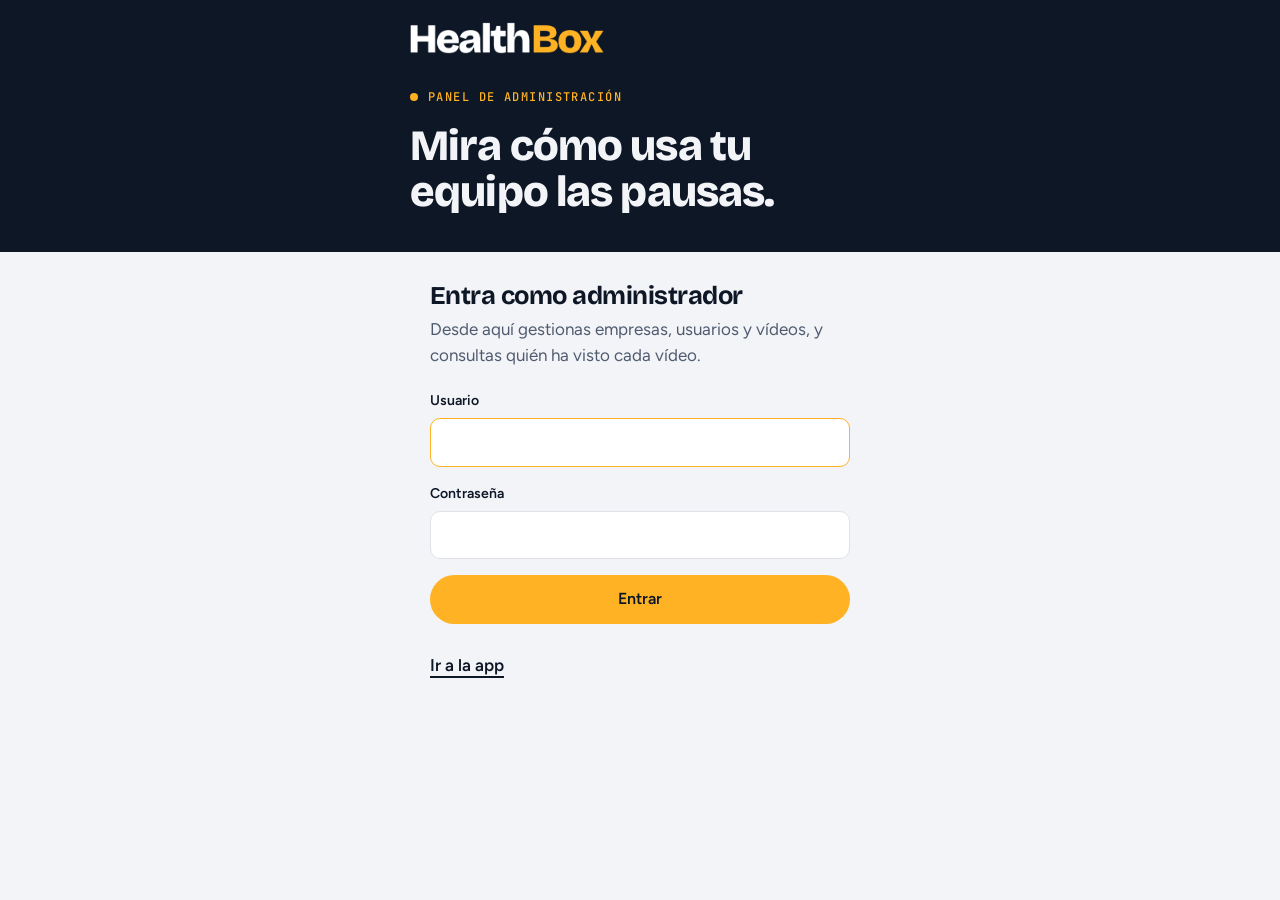
==== admin.html @ 5234ad7a "Usar los logos de HealthBox, favicon e iconos desde logo.png - Logo de letras oscuras en fondos clar" ====
<!doctype html>
<html lang="es">
<head>
  <meta charset="utf-8">
  <meta name="viewport" content="width=device-width, initial-scale=1, viewport-fit=cover">
  <title>HealthBox · Administración</title>
  <meta name="robots" content="noindex">
  <meta name="theme-color" content="#ffffff">
  <link rel="icon" href="favicon.ico" sizes="48x48">
  <link rel="icon" type="image/png" sizes="32x32" href="icons/favicon-32.png">
  <link rel="icon" type="image/png" sizes="16x16" href="icons/favicon-16.png">
  <link rel="apple-touch-icon" href="icons/apple-touch-icon.png">
  <link rel="preconnect" href="https://fonts.googleapis.com">
  <link rel="preconnect" href="https://fonts.gstatic.com" crossorigin>
  <link rel="stylesheet" href="https://fonts.googleapis.com/css2?family=Bricolage+Grotesque:opsz,wght@12..96,500;12..96,700;12..96,800&family=Figtree:wght@400;500;600&family=JetBrains+Mono:wght@500&display=swap">
  <link rel="stylesheet" href="css/styles.css">
</head>
<body class="admin">
  <div id="demo-banner" class="demo-banner" hidden>
    Modo demostración: los datos se guardan solo en este navegador. Administración: usuario <b>admin</b>, contraseña <b>admin123</b>.
  </div>

  <!-- Acceso -->
  <section id="screen-login" class="gate" hidden>
    <header class="gate-hero dark">
      <div class="inner">
        <img class="brand-logo" src="images/web/logo-fondo-oscuro.png" width="969" height="160" alt="HealthBox">
        <p class="eyebrow">Panel de administración</p>
        <h1>Mira cómo usa tu equipo las pausas.</h1>
      </div>
    </header>
    <div class="gate-body">
      <h2>Entra como administrador</h2>
      <p class="lead">Desde aquí gestionas empresas, usuarios y vídeos, y consultas quién ha visto cada vídeo.</p>
      <form id="form-login" novalidate>
        <p class="form-error" role="alert" hidden></p>
        <label class="field"><span>Usuario</span>
          <input class="input" name="username" autocomplete="username" autocapitalize="none" spellcheck="false" required>
        </label>
        <label class="field"><span>Contraseña</span>
          <input class="input" name="password" type="password" autocomplete="current-password" required>
        </label>
        <button class="btn block" type="submit">Entrar</button>
      </form>
      <div class="gate-foot"><a class="linkbtn" href="./">Ir a la app</a></div>
    </div>
  </section>

  <!-- Panel -->
  <section id="screen-admin" hidden>
    <header class="topbar">
      <p class="logo-row"><img class="brand-logo" src="images/web/logo-fondo-claro.png" width="976" height="160" alt="HealthBox"><span class="tag">Administración</span></p>
      <button class="btn small quiet" type="button" id="btn-logout">Cerrar sesión</button>
    </header>
    <main class="admin-wrap">
      <div class="stats" id="stats"></div>
      <nav class="tabs" role="tablist">
        <button class="tab" role="tab" data-tab="views" aria-selected="true">Registro</button>
        <button class="tab" role="tab" data-tab="companies" aria-selected="false">Empresas y usuarios</button>
        <button class="tab" role="tab" data-tab="videos" aria-selected="false">Vídeos</button>
        <button class="tab" role="tab" data-tab="account" aria-selected="false">Mi cuenta</button>
      </nav>

      <!-- Registro -->
      <div id="tab-views" role="tabpanel">
        <div class="panel">
          <div class="filters">
            <label class="field"><span>Empresa</span><select class="input" id="f-company"></select></label>
            <label class="field"><span>Usuario</span><select class="input" id="f-user"></select></label>
            <label class="field"><span>Vídeo</span><select class="input" id="f-video"></select></label>
            <label class="field"><span>Desde</span><input class="input" type="date" id="f-from"></label>
            <label class="field"><span>Hasta</span><input class="input" type="date" id="f-to"></label>
          </div>
        </div>
        <div class="panel">
          <div class="panel-head">
            <h2 id="views-title">Visualizaciones completas</h2>
            <div class="row-actions">
              <button class="btn small quiet" type="button" id="btn-group" aria-pressed="false">Ver resumen por persona</button>
              <button class="btn small" type="button" id="btn-csv">Descargar Excel (CSV)</button>
            </div>
          </div>
          <div class="table-scroll" id="views-table"></div>
        </div>
      </div>

      <!-- Empresas y usuarios -->
      <div id="tab-companies" role="tabpanel" hidden>
        <div class="two-col">
          <div class="panel">
            <div class="panel-head"><h2>Empresas</h2><button class="btn small" type="button" id="btn-new-company">Nueva empresa</button></div>
            <ul class="list-select" id="company-list"></ul>
          </div>
          <div class="panel" id="company-detail"></div>
        </div>
      </div>

      <!-- Vídeos -->
      <div id="tab-videos" role="tabpanel" hidden>
        <div class="panel">
          <div class="panel-head"><h2>Vídeos</h2><button class="btn small" type="button" id="btn-new-video">Añadir vídeo</button></div>
          <p class="muted" style="margin-top:0">Se muestran a los empleados en este orden. Puedes usar enlaces de YouTube, de Vimeo o de archivos de vídeo (.mp4).</p>
          <div class="table-scroll" id="video-table"></div>
        </div>
      </div>

      <!-- Cuenta -->
      <div id="tab-account" role="tabpanel" hidden>
        <div class="panel" style="max-width:520px">
          <h2>Cambiar mi contraseña</h2>
          <form id="form-password" novalidate>
            <p class="form-error" role="alert" hidden></p>
            <label class="field"><span>Contraseña actual</span><input class="input" type="password" name="old" autocomplete="current-password"></label>
            <label class="field"><span>Contraseña nueva</span><input class="input" type="password" name="new" autocomplete="new-password" minlength="6"><small>Al menos 6 caracteres.</small></label>
            <button class="btn" type="submit">Cambiar contraseña</button>
          </form>
        </div>
      </div>
    </main>
  </section>

  <!-- Diálogos -->
  <dialog id="dlg-company">
    <form method="dialog" novalidate>
      <h2></h2>
      <p class="form-error" role="alert" hidden></p>
      <label class="field"><span>Nombre de la empresa</span><input class="input" name="name" required></label>
      <label class="field"><span>Contraseña de la empresa</span><input class="input" name="password" autocomplete="new-password"><small></small></label>
      <div class="field">
        <span>Logo de la empresa</span>
        <div class="logo-picker">
          <span class="co-logo" id="logo-preview" hidden><img alt="Vista previa del logo"></span>
          <p class="logo-empty muted" id="logo-empty">Sin logo</p>
          <div class="row-actions">
            <label class="btn small quiet" for="logo-file" id="logo-pick-label">Subir imagen</label>
            <input type="file" id="logo-file" accept="image/png,image/jpeg,image/webp,image/svg+xml" class="sr-only">
            <button type="button" class="btn small danger" id="logo-remove" hidden>Quitar logo</button>
          </div>
        </div>
        <small>PNG, JPG o SVG. Mejor con fondo transparente o blanco. Se ajusta de tamaño automáticamente.</small>
        <input type="hidden" name="logo">
      </div>
      <label class="check"><input type="checkbox" name="active" checked> Activa (sus usuarios pueden entrar)</label>
      <div class="dialog-actions">
        <button class="btn quiet" value="cancel" formnovalidate type="submit">Cancelar</button>
        <button class="btn" value="save" type="submit">Guardar</button>
      </div>
    </form>
  </dialog>

  <dialog id="dlg-user">
    <form method="dialog" novalidate>
      <h2></h2>
      <p class="form-error" role="alert" hidden></p>
      <label class="field"><span>Usuario</span><input class="input" name="username" autocapitalize="none" spellcheck="false" required><small>Con esto entra el empleado. No distingue mayúsculas.</small></label>
      <label class="field"><span>Nombre para mostrar</span><input class="input" name="display_name" placeholder="Opcional, p. ej. Ana López"></label>
      <label class="field"><span>Contraseña</span><input class="input" name="password" autocomplete="new-password"><small></small></label>
      <label class="check"><input type="checkbox" name="active" checked> Activo (puede entrar)</label>
      <div class="dialog-actions">
        <button class="btn quiet" value="cancel" formnovalidate type="submit">Cancelar</button>
        <button class="btn" value="save" type="submit">Guardar</button>
      </div>
    </form>
  </dialog>

  <dialog id="dlg-video">
    <form method="dialog" novalidate>
      <h2></h2>
      <p class="form-error" role="alert" hidden></p>
      <label class="field"><span>Título</span><input class="input" name="title" required></label>
      <label class="field"><span>Enlace del vídeo</span><input class="input" name="url" type="url" placeholder="https://www.youtube.com/watch?v=…" required>
        <small>Enlace de YouTube, de Vimeo o de un archivo .mp4. Valen vídeos ocultos o privados con enlace.</small></label>
      <label class="field"><span>Tipo de ejercicio</span><input class="input" name="category" list="cat-options" placeholder="p. ej. Estiramientos"></label>
      <datalist id="cat-options"></datalist>
      <label class="field"><span>Descripción</span><textarea class="input" name="description" placeholder="Opcional"></textarea></label>
      <label class="field"><span>Orden</span><input class="input" name="sort_order" type="number" step="1" value="100"><small>Los números más bajos salen primero.</small></label>
      <label class="check"><input type="checkbox" name="active" checked> Visible para los empleados</label>
      <div class="dialog-actions">
        <button class="btn quiet" value="cancel" formnovalidate type="submit">Cancelar</button>
        <button class="btn" value="save" type="submit">Guardar</button>
      </div>
    </form>
  </dialog>

  <script src="js/config.js"></script>
  <script src="js/common.js"></script>
  <script src="js/api.js"></script>
  <script src="js/admin.js"></script>
</body>
</html>
---- css/styles.css ----
/* HealthBox · app y panel
   Mismo sistema visual que la web (healthbox): base clara con texto Noche,
   Noche/Medianoche solo en momentos puntuales (.dark) y Ámbar en pequeñas dosis. */
:root {
  --noche: #0E1726;
  --medianoche: #182540;
  --bruma: #9AA6B8;
  --claro: #F3F4F7;
  --ambar: #FFB224;

  --bg: #ffffff;
  --surface: var(--claro);
  --fg: var(--noche);
  --muted: #4f5b70;
  --line: #dfe2e9;
  --turf: var(--ambar);
  --turf-ink: var(--noche);
  --turf-soft: #fff1d6;
  --danger: #b4232f;
  --danger-soft: #fde8ea;

  --display: "Bricolage Grotesque", "Segoe UI", system-ui, sans-serif;
  --body: "Figtree", "Segoe UI", system-ui, sans-serif;
  --mono: "JetBrains Mono", ui-monospace, "SFMono-Regular", Menlo, monospace;
  --radius-lg: 22px;
  --radius: 14px;
  --radius-sm: 10px;
  color-scheme: light;
}
.dark {
  --bg: var(--noche); --surface: var(--medianoche); --fg: var(--claro); --muted: var(--bruma); --line: #26344f;
  --turf-soft: #393326;
  color-scheme: dark; background: var(--bg); color: var(--fg);
}

* { box-sizing: border-box; }
html { -webkit-text-size-adjust: 100%; }
body {
  margin: 0; background: var(--bg); color: var(--fg);
  font-family: var(--body); font-size: 17px; line-height: 1.55;
  min-height: 100dvh; -webkit-font-smoothing: antialiased;
}
button, input, select, textarea { font: inherit; color: inherit; }
a { color: inherit; }
[hidden] { display: none !important; }
:focus-visible { outline: 3px solid var(--turf); outline-offset: 3px; border-radius: 6px; }
h1, h2, h3 { font-family: var(--display); line-height: 1.08; letter-spacing: -0.02em; text-wrap: balance; }

/* ---------- Marca ---------- */
.logo {
  display: inline-flex; align-items: center; margin: 0;
  font-family: var(--display); font-weight: 700; font-size: 1.15rem; letter-spacing: -0.01em; white-space: nowrap;
}
.logo::before { content: ""; width: 10px; height: 10px; border-radius: 50%; background: var(--ambar); margin-right: 9px; flex: none; }
/* Logos de imagen: versión clara (letras oscuras) sobre fondos claros, versión de letras blancas sobre fondos oscuros. */
.brand-logo { display: block; height: 26px; width: auto; max-width: 100%; }
.gate-hero .brand-logo { height: 32px; margin-bottom: 18px; }
.logo-row { display: flex; align-items: center; gap: 12px; margin: 0; }
.logo-row .tag { font-weight: 500; font-size: 0.9rem; color: var(--muted); white-space: nowrap; }
.logo .tag { font-family: var(--body); font-weight: 500; font-size: 0.9rem; color: var(--muted); margin-left: 10px; letter-spacing: 0; }
.eyebrow {
  font-family: var(--mono); font-size: 0.75rem; text-transform: uppercase; letter-spacing: 0.12em;
  color: var(--muted); font-weight: 500; margin: 0;
  display: inline-flex; align-items: center; gap: 10px;
}
.eyebrow::before { content: ""; width: 8px; height: 8px; border-radius: 50%; background: var(--ambar); flex: none; }
.dark .eyebrow { color: var(--ambar); }
em.mark { font-style: normal; background: linear-gradient(transparent 88%, var(--ambar) 88%, var(--ambar) 96%, transparent 96%); }

/* ---------- Pantallas de acceso ---------- */
.gate { min-height: 100dvh; display: flex; flex-direction: column; }
.gate-hero {
  padding: max(22px, env(safe-area-inset-top)) 20px 36px;
  display: grid; gap: 18px;
}
.gate-hero .inner { width: 100%; max-width: 460px; margin: 0 auto; display: grid; gap: 16px; }
.gate-hero .logo { margin-bottom: 18px; }
.gate-hero h1 { margin: 0; font-size: clamp(2rem, 9vw, 2.7rem); font-weight: 800; overflow-wrap: anywhere; }
/* El temporizador de la web, como guiño en el acceso. */
.timer {
  justify-self: start; display: grid; gap: 4px; min-width: 190px; margin-top: 6px;
  background: var(--medianoche); color: var(--claro); border-radius: 16px; padding: 14px 18px;
  box-shadow: 0 14px 40px rgba(0, 0, 0, .3);
}
.timer .label { font-size: 0.8rem; color: color-mix(in srgb, var(--claro) 75%, transparent); font-weight: 500; }
.timer .clock { font-family: var(--mono); font-size: 2rem; line-height: 1; font-variant-numeric: tabular-nums; }
.timer .bar { height: 5px; background: color-mix(in srgb, var(--claro) 20%, transparent); border-radius: 99px; overflow: hidden; margin-top: 6px; }
.timer .bar i { display: block; height: 100%; width: 100%; background: var(--ambar); border-radius: 99px; transform-origin: left; transition: transform 1s linear; }
.gate-body {
  flex: 1; width: 100%; max-width: 460px; margin: 0 auto;
  padding: 30px 20px max(28px, env(safe-area-inset-bottom));
}
.gate-body h2 { font-size: 1.6rem; font-weight: 700; margin: 0 0 6px; }
.gate-body .lead { color: var(--muted); margin: 0 0 22px; }

/* ---------- Formularios ---------- */
.field { display: grid; gap: 6px; margin-bottom: 16px; }
.field > span { font-weight: 600; font-size: 0.88rem; }
.field small { color: var(--muted); font-size: 0.82rem; }
.input, select.input, textarea.input {
  width: 100%; min-height: 48px; padding: 11px 12px;
  border: 1.5px solid var(--line); border-radius: var(--radius-sm);
  background: var(--bg); font-size: 1rem;
}
textarea.input { min-height: 90px; resize: vertical; }
.input:focus { outline: none; border-color: var(--turf); }
.check { display: flex; align-items: center; gap: 10px; font-weight: 600; font-size: 0.95rem; margin-bottom: 16px; }
.check input { width: 20px; height: 20px; accent-color: var(--ambar); }
.form-error {
  background: var(--danger-soft); color: var(--danger); border-radius: var(--radius-sm);
  padding: 11px 14px; font-size: 0.95rem; font-weight: 600; margin: 0 0 16px;
}

/* ---------- Botones ---------- */
.btn {
  display: inline-flex; align-items: center; justify-content: center; gap: 8px;
  min-height: 48px; padding: 12px 22px;
  background: var(--turf); color: var(--turf-ink); text-decoration: none;
  font-family: var(--body); font-weight: 600; font-size: 1rem;
  border: 0; border-radius: 999px; cursor: pointer;
  transition: transform .15s ease, filter .15s ease;
}
.btn:hover { filter: brightness(1.08); transform: translateY(-1px); }
.btn:active { transform: translateY(0); }
.btn[disabled] { opacity: .6; cursor: progress; transform: none; }
.btn.block { width: 100%; }
.btn.small { min-height: 38px; padding: 8px 16px; font-size: 0.92rem; }
.btn.quiet { background: transparent; color: var(--fg); box-shadow: inset 0 0 0 1.5px var(--line); }
.btn.quiet:hover { filter: none; box-shadow: inset 0 0 0 1.5px var(--fg); }
.btn.danger { background: transparent; color: var(--danger); box-shadow: inset 0 0 0 1.5px currentColor; }
.btn.danger:hover { filter: none; background: var(--danger-soft); }
.linkbtn {
  background: none; border: 0; padding: 8px 0; color: var(--fg); font-weight: 600; cursor: pointer;
  text-decoration: underline; text-underline-offset: 5px; text-decoration-thickness: 1.5px;
}
.linkbtn:hover { text-decoration-color: var(--ambar); }
.gate-foot { margin-top: 20px; display: flex; justify-content: space-between; flex-wrap: wrap; gap: 8px; }

/* ---------- Aviso modo demo ---------- */
.demo-banner {
  background: var(--turf-soft); color: var(--noche); font-size: 0.88rem; padding: 8px 16px; text-align: center;
  padding-top: max(8px, env(safe-area-inset-top));
}
.demo-banner + .gate .gate-hero { padding-top: 22px; }

/* ---------- App: cabecera ---------- */
.topbar {
  position: sticky; top: 0; z-index: 5;
  display: flex; align-items: center; justify-content: space-between; gap: 12px;
  padding: max(14px, env(safe-area-inset-top)) 20px 14px;
  background: color-mix(in srgb, var(--bg) 88%, transparent);
  backdrop-filter: blur(10px); -webkit-backdrop-filter: blur(10px);
  border-bottom: 1px solid var(--line);
}
.who-wrap { display: flex; align-items: center; gap: 12px; min-width: 0; }
/* Logo de la empresa cliente: siempre sobre blanco, que es para lo que suelen estar diseñados. */
.co-logo {
  display: inline-flex; align-items: center; justify-content: center; justify-self: start;
  background: #fff; border-radius: 12px; padding: 10px 14px; box-shadow: inset 0 0 0 1px var(--line);
}
.co-logo img { display: block; max-height: 56px; max-width: 200px; width: auto; height: auto; object-fit: contain; }
.co-logo.small { padding: 5px 8px; border-radius: 9px; flex: none; }
.co-logo.small img { max-height: 30px; max-width: 96px; }
.dark .co-logo { box-shadow: none; }
.topbar .who { text-align: right; font-size: 0.82rem; color: var(--muted); line-height: 1.3; min-width: 0; }
.topbar .who strong { color: var(--fg); display: block; font-size: 0.95rem; overflow: hidden; text-overflow: ellipsis; white-space: nowrap; }

.wrap { max-width: 640px; margin: 0 auto; padding: 28px 20px max(40px, env(safe-area-inset-bottom)); }

.hello h1 { font-size: clamp(2rem, 8vw, 2.6rem); font-weight: 800; margin: 0; }
.progress-line { margin: 8px 0 0; color: var(--muted); font-size: 1.05rem; }
.progress-bar { height: 5px; border-radius: 99px; background: var(--line); overflow: hidden; }
.progress-bar > i { display: block; height: 100%; background: var(--ambar); border-radius: inherit; transition: width .4s ease; }

.chips { display: flex; gap: 8px; overflow-x: auto; padding: 22px 20px 4px; margin: 0 -20px; scrollbar-width: none; }
.chips::-webkit-scrollbar { display: none; }
.chip {
  flex: 0 0 auto; min-height: 38px; padding: 0 16px; border-radius: 99px;
  border: 0; box-shadow: inset 0 0 0 1.5px var(--line); background: var(--bg);
  font-weight: 600; font-size: 0.9rem; cursor: pointer;
}
.chip:hover { box-shadow: inset 0 0 0 1.5px var(--fg); }
.chip[aria-pressed="true"] { background: var(--turf); color: var(--turf-ink); box-shadow: none; }

/* ---------- Lista de vídeos ---------- */
.videos { list-style: none; margin: 16px 0 0; padding: 0; display: grid; gap: 10px; }
.video-item {
  display: grid; grid-template-columns: 104px 1fr; gap: 14px; align-items: center;
  width: 100%; text-align: left; padding: 12px; border: 0; cursor: pointer;
  background: var(--surface); border-radius: var(--radius);
  transition: background .15s ease;
}
.video-item:hover { background: #eaecf1; }
.thumb {
  position: relative; aspect-ratio: 16 / 11; border-radius: var(--radius-sm); overflow: hidden;
  background: var(--turf-soft); color: var(--noche); display: grid; place-items: center;
}
.thumb img, .thumb video { position: absolute; inset: 0; width: 100%; height: 100%; object-fit: cover; }
.thumb .play {
  position: relative; width: 34px; height: 34px; border-radius: 50%; background: var(--ambar);
  display: grid; place-items: center; box-shadow: 0 4px 12px rgba(14, 23, 38, .25);
}
.thumb .play::after { content: ""; margin-left: 3px; border-left: 11px solid var(--noche); border-top: 7px solid transparent; border-bottom: 7px solid transparent; }
.video-item .meta { min-width: 0; display: grid; gap: 2px; }
.video-item .cat { font-family: var(--mono); font-size: 0.7rem; text-transform: uppercase; letter-spacing: 0.1em; color: var(--muted); }
.video-item h3 { margin: 0; font-size: 1.05rem; font-weight: 700; line-height: 1.25; letter-spacing: -0.01em; }
.video-item .desc { display: -webkit-box; -webkit-line-clamp: 2; -webkit-box-orient: vertical; overflow: hidden; font-size: 0.88rem; color: var(--muted); line-height: 1.4; }

.empty { text-align: center; color: var(--muted); padding: 40px 12px; list-style: none; }
.empty strong { display: block; color: var(--fg); font-family: var(--display); font-size: 1.2rem; margin-bottom: 4px; }

/* ---------- Reproductor ---------- */
.player {
  position: fixed; inset: 0; z-index: 20; background: var(--bg);
  display: flex; flex-direction: column; overflow-y: auto;
}
.player-bar { display: flex; align-items: center; gap: 8px; padding: max(10px, env(safe-area-inset-top)) 16px 10px; border-bottom: 1px solid var(--line); }
.player-bar .linkbtn { text-decoration: none; display: inline-flex; align-items: center; gap: 4px; font-size: 1rem; }
.stage { background: var(--noche); width: 100%; aspect-ratio: 16 / 9; max-height: 70dvh; position: relative; }
.stage video, .stage iframe, .stage > div { width: 100%; height: 100%; display: block; border: 0; }
.player-info { max-width: 640px; width: 100%; margin: 0 auto; padding: 22px 20px max(30px, env(safe-area-inset-bottom)); }
.player-info h2 { margin: 0 0 8px; font-size: 1.7rem; font-weight: 700; }
.player-info p { margin: 0 0 18px; color: var(--muted); }
.watch-meter { font-size: 0.9rem; color: var(--muted); font-weight: 500; }
.watch-meter .progress-bar { margin: 8px 0 4px; }
.done-card {
  margin-top: 20px; padding: 16px 18px; border-radius: var(--radius); background: var(--turf-soft);
  display: grid; grid-template-columns: 40px 1fr; gap: 14px; align-items: center;
}
.done-card svg { width: 40px; height: 40px; color: var(--ambar); }
.done-card strong { display: block; font-family: var(--display); font-size: 1.15rem; }
.done-card span { color: var(--muted); font-size: 0.95rem; }
@media (prefers-reduced-motion: no-preference) {
  .done-card { animation: pop .35s cubic-bezier(.2,1.4,.4,1) both; }
  @keyframes pop { from { transform: scale(.95); opacity: 0; } }
}

/* ---------- Instalar ---------- */
.install-tip {
  margin-top: 24px; padding: 16px 18px; border-radius: var(--radius); background: var(--turf-soft);
  font-size: 0.95rem; color: var(--muted);
}
.install-tip strong { color: var(--fg); }

/* ---------- Aviso flotante ---------- */
.toast {
  position: fixed; left: 50%; bottom: max(20px, env(safe-area-inset-bottom)); z-index: 50;
  transform: translate(-50%, 20px); opacity: 0; pointer-events: none;
  background: var(--noche); color: var(--claro); padding: 12px 18px; border-radius: 12px; font-weight: 500; font-size: 0.95rem;
  max-width: calc(100% - 32px); box-shadow: 0 14px 40px rgba(14, 23, 38, .3);
  transition: opacity .2s ease, transform .2s ease;
}
.toast.show { opacity: 1; transform: translate(-50%, 0); }
.toast.ok::before { content: ""; display: inline-block; width: 8px; height: 8px; border-radius: 50%; background: var(--ambar); margin-right: 10px; vertical-align: 1px; }
.toast.error { background: var(--danger); color: #fff; }

/* ================= Panel de administración ================= */
body.admin { background: var(--surface); }
.admin .topbar { background: color-mix(in srgb, #fff 90%, transparent); }
.admin-wrap { max-width: 1120px; margin: 0 auto; padding: 22px 20px 60px; }
.tabs { display: flex; gap: 4px; overflow-x: auto; border-bottom: 1px solid var(--line); margin-bottom: 22px; scrollbar-width: none; }
.tab {
  flex: 0 0 auto; padding: 12px 14px; border: 0; background: none; font-weight: 600; color: var(--muted); cursor: pointer;
  border-bottom: 3px solid transparent; margin-bottom: -1px;
}
.tab:hover { color: var(--fg); }
.tab[aria-selected="true"] { color: var(--fg); border-bottom-color: var(--ambar); }
.stats {
  display: grid; grid-template-columns: repeat(auto-fit, minmax(170px, 1fr));
  background: #fff; border: 1px solid var(--line); border-radius: var(--radius); margin-bottom: 22px; overflow: hidden;
}
.stat { padding: 18px 20px; display: grid; gap: 2px; border-left: 1px solid var(--line); margin-left: -1px; }
.stat b { font-family: var(--display); font-size: 2rem; font-weight: 800; letter-spacing: -0.02em; line-height: 1.1; }
.stat span { color: var(--muted); font-size: 0.88rem; line-height: 1.35; }
.panel { background: #fff; border: 1px solid var(--line); border-radius: var(--radius); padding: 20px; margin-bottom: 18px; }
.panel h2 { margin: 0 0 14px; font-size: 1.35rem; font-weight: 700; }
.panel-head { display: flex; justify-content: space-between; align-items: center; gap: 12px; flex-wrap: wrap; margin-bottom: 14px; }
.panel-head h2 { margin: 0; }
.filters { display: grid; grid-template-columns: repeat(auto-fit, minmax(170px, 1fr)); gap: 12px; align-items: end; }
.filters .field { margin: 0; }
.filters .input { min-height: 44px; font-size: 0.95rem; padding: 8px 10px; }
.table-scroll { overflow-x: auto; margin: 0 -20px; padding: 0 20px; }
table { width: 100%; border-collapse: collapse; font-size: 0.95rem; }
th {
  text-align: left; font-family: var(--mono); font-size: 0.7rem; text-transform: uppercase; letter-spacing: 0.1em;
  color: var(--muted); font-weight: 500; padding: 8px 10px; border-bottom: 2px solid var(--fg); white-space: nowrap;
}
td { padding: 11px 10px; border-bottom: 1px solid var(--line); vertical-align: middle; }
td.num, th.num { text-align: right; font-variant-numeric: tabular-nums; }
td .sub { display: block; color: var(--muted); font-size: 0.82rem; }
tr.off td { color: var(--muted); }
.row-actions { display: flex; gap: 6px; justify-content: flex-end; flex-wrap: wrap; }
.pill { font-size: 0.75rem; font-weight: 600; padding: 2px 9px; border-radius: 99px; background: var(--surface); color: var(--muted); white-space: nowrap; }
.pill.on { background: var(--turf-soft); color: var(--noche); }
.muted { color: var(--muted); }
.two-col { display: grid; grid-template-columns: minmax(0, 1fr); gap: 18px; }
@media (min-width: 900px) { .two-col { grid-template-columns: minmax(0, 5fr) minmax(0, 7fr); } }
.list-select { list-style: none; margin: 0; padding: 0; display: grid; gap: 4px; }
.list-select button {
  width: 100%; display: flex; justify-content: space-between; align-items: center; gap: 10px;
  padding: 12px 14px; border: 0; border-radius: var(--radius-sm); background: none; cursor: pointer; text-align: left;
}
.list-select button:hover { background: var(--surface); }
.list-select button[aria-current="true"] { background: var(--turf-soft); }

.list-select button { justify-content: flex-start; }
.logo-picker { display: flex; align-items: center; gap: 14px; flex-wrap: wrap; }
.logo-picker .row-actions { justify-content: flex-start; }
.logo-empty { margin: 0; font-size: 0.92rem; }
.sr-only { position: absolute; width: 1px; height: 1px; overflow: hidden; clip: rect(0 0 0 0); white-space: nowrap; }
.btn.quiet:focus-within { outline: 3px solid var(--turf); outline-offset: 3px; }

dialog {
  border: 0; border-radius: 18px; padding: 0; width: min(520px, calc(100% - 24px));
  background: #fff; color: var(--fg); box-shadow: 0 30px 60px rgba(14, 23, 38, .28);
}
dialog::backdrop { background: rgba(14, 23, 38, .55); }
dialog form { padding: 26px; }
dialog h2 { margin: 0 0 18px; font-size: 1.5rem; font-weight: 700; }
.dialog-actions { display: flex; justify-content: flex-end; gap: 10px; margin-top: 8px; flex-wrap: wrap; }
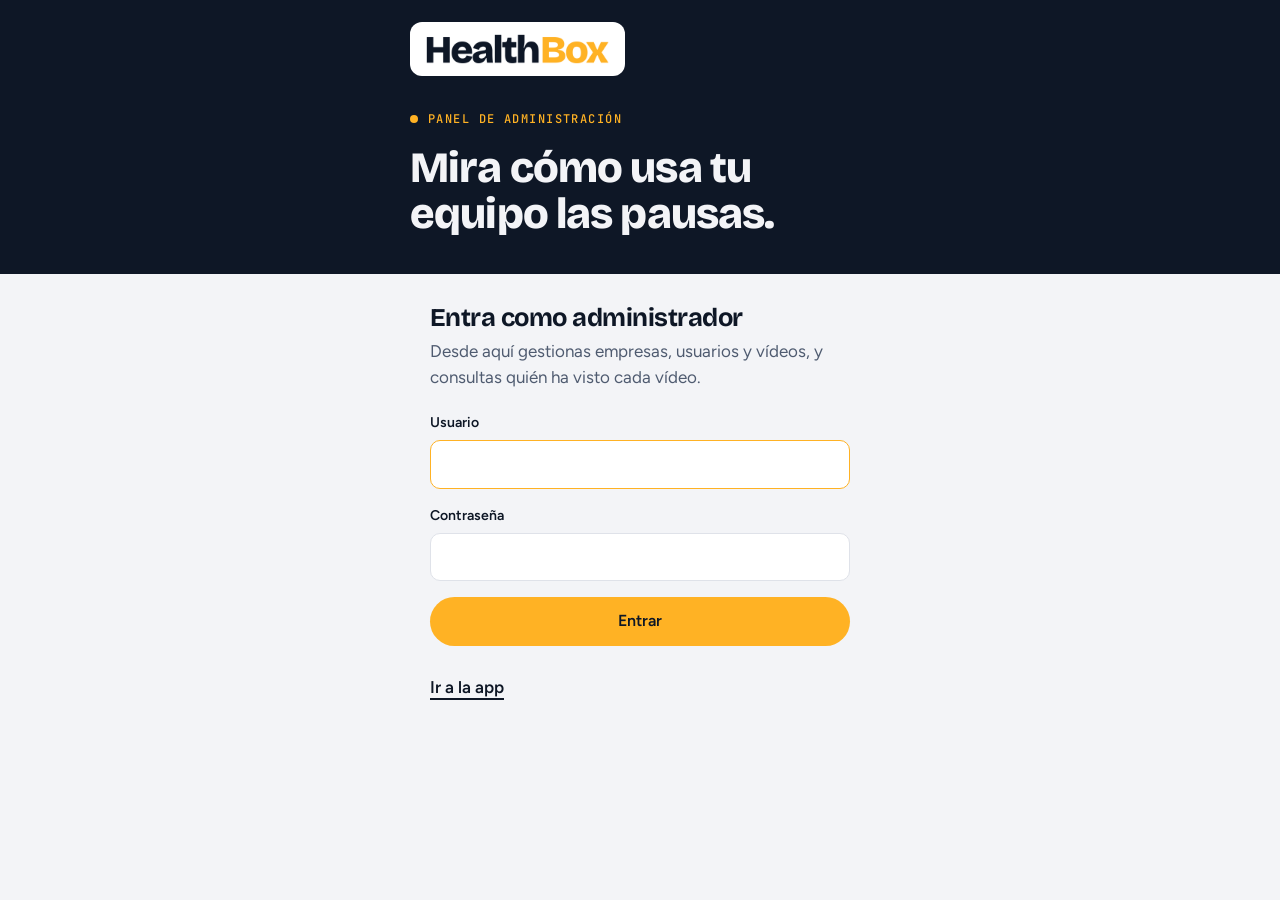
==== commit bee0e7b1: "Panel: usar Logo_letras_fondoBlanco también en la pantalla de acceso Co-Authored-By: Claude Opus 5.5" ====
--- a/admin.html
+++ b/admin.html
@@ -24,7 +24,7 @@
   <section id="screen-login" class="gate" hidden>
     <header class="gate-hero dark">
       <div class="inner">
-        <img class="brand-logo" src="images/web/logo-fondo-oscuro.png" width="969" height="160" alt="HealthBox">
+        <img class="brand-logo tile" src="images/web/logo-fondo-claro.png" width="976" height="160" alt="HealthBox">
         <p class="eyebrow">Panel de administración</p>
         <h1>Mira cómo usa tu equipo las pausas.</h1>
       </div>
--- a/css/styles.css
+++ b/css/styles.css
@@ -55,6 +55,8 @@
 /* Logos de imagen: versión clara (letras oscuras) sobre fondos claros, versión de letras blancas sobre fondos oscuros. */
 .brand-logo { display: block; height: 26px; width: auto; max-width: 100%; }
 .gate-hero .brand-logo { height: 32px; margin-bottom: 18px; }
+/* Logo de fondo blanco sobre el fondo oscuro del acceso al panel: dentro de su recuadro blanco. */
+.gate-hero .brand-logo.tile { box-sizing: content-box; height: 30px; padding: 12px 16px; background: #fff; border-radius: 12px; justify-self: start; }
 .logo-row { display: flex; align-items: center; gap: 12px; margin: 0; }
 .logo-row .tag { font-weight: 500; font-size: 0.9rem; color: var(--muted); white-space: nowrap; }
 .logo .tag { font-family: var(--body); font-weight: 500; font-size: 0.9rem; color: var(--muted); margin-left: 10px; letter-spacing: 0; }
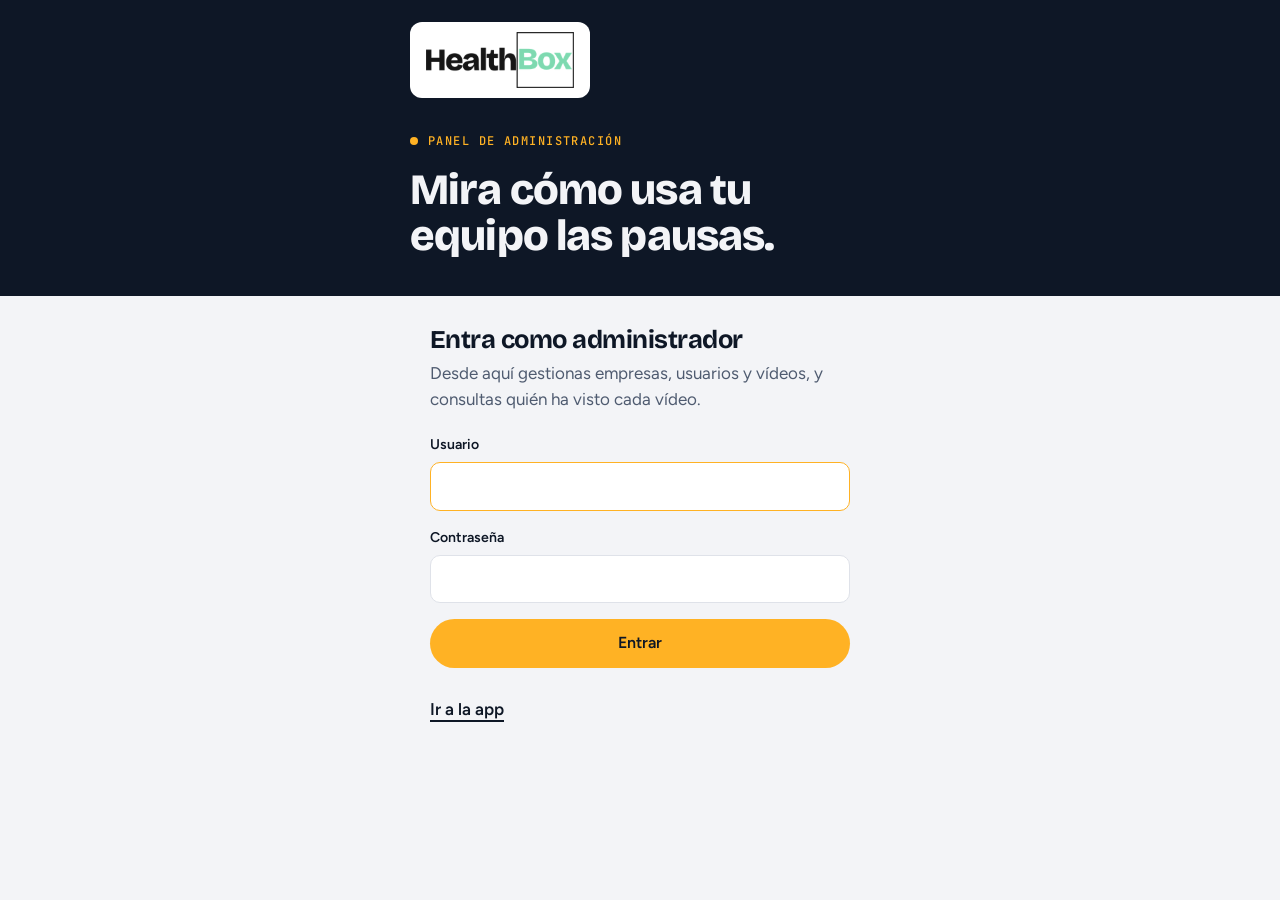
==== commit 2455343b: "Logos: letra_oscura en lugar de Logo_letras_fondoBlanco y letra_clara en lugar de Logo_letras_oscuro" ====
--- a/admin.html
+++ b/admin.html
@@ -6,10 +6,12 @@
   <title>HealthBox · Administración</title>
   <meta name="robots" content="noindex">
   <meta name="theme-color" content="#ffffff">
+  <link rel="manifest" href="admin.webmanifest">
   <link rel="icon" href="favicon.ico" sizes="48x48">
   <link rel="icon" type="image/png" sizes="32x32" href="icons/favicon-32.png">
   <link rel="icon" type="image/png" sizes="16x16" href="icons/favicon-16.png">
-  <link rel="apple-touch-icon" href="icons/apple-touch-icon.png">
+  <link rel="apple-touch-icon" href="icons/admin-apple-touch-icon.png">
+  <meta name="apple-mobile-web-app-title" content="HB admin">
   <link rel="preconnect" href="https://fonts.googleapis.com">
   <link rel="preconnect" href="https://fonts.gstatic.com" crossorigin>
   <link rel="stylesheet" href="https://fonts.googleapis.com/css2?family=Bricolage+Grotesque:opsz,wght@12..96,500;12..96,700;12..96,800&family=Figtree:wght@400;500;600&family=JetBrains+Mono:wght@500&display=swap">
@@ -24,7 +26,7 @@
   <section id="screen-login" class="gate" hidden>
     <header class="gate-hero dark">
       <div class="inner">
-        <img class="brand-logo tile" src="images/web/logo-fondo-claro.png" width="976" height="160" alt="HealthBox">
+        <img class="brand-logo tile" src="images/web/letra-oscura.png" width="422" height="160" alt="HealthBox">
         <p class="eyebrow">Panel de administración</p>
         <h1>Mira cómo usa tu equipo las pausas.</h1>
       </div>
@@ -49,7 +51,7 @@
   <!-- Panel -->
   <section id="screen-admin" hidden>
     <header class="topbar">
-      <p class="logo-row"><img class="brand-logo" src="images/web/logo-fondo-claro.png" width="976" height="160" alt="HealthBox"><span class="tag">Administración</span></p>
+      <p class="logo-row"><img class="brand-logo tile-dark" src="images/web/letra-clara.png" width="421" height="160" alt="HealthBox"><span class="tag">Administración</span></p>
       <button class="btn small quiet" type="button" id="btn-logout">Cerrar sesión</button>
     </header>
     <main class="admin-wrap">
--- a/css/styles.css
+++ b/css/styles.css
@@ -55,8 +55,10 @@
 /* Logos de imagen: versión clara (letras oscuras) sobre fondos claros, versión de letras blancas sobre fondos oscuros. */
 .brand-logo { display: block; height: 26px; width: auto; max-width: 100%; }
 .gate-hero .brand-logo { height: 32px; margin-bottom: 18px; }
-/* Logo de fondo blanco sobre el fondo oscuro del acceso al panel: dentro de su recuadro blanco. */
-.gate-hero .brand-logo.tile { box-sizing: content-box; height: 30px; padding: 12px 16px; background: #fff; border-radius: 12px; justify-self: start; }
+/* Logo de fondo blanco sobre fondos oscuros: dentro de su recuadro blanco. */
+/* Logo de fondo oscuro sobre la cabecera blanca: dentro de su recuadro azul noche. */
+.brand-logo.tile-dark { box-sizing: content-box; height: 34px; padding: 5px 10px; background: #0E1726; border-radius: 10px; }
+.gate-hero .brand-logo.tile { box-sizing: content-box; height: 56px; padding: 10px 16px; background: #fff; border-radius: 12px; justify-self: start; }
 .logo-row { display: flex; align-items: center; gap: 12px; margin: 0; }
 .logo-row .tag { font-weight: 500; font-size: 0.9rem; color: var(--muted); white-space: nowrap; }
 .logo .tag { font-family: var(--body); font-weight: 500; font-size: 0.9rem; color: var(--muted); margin-left: 10px; letter-spacing: 0; }
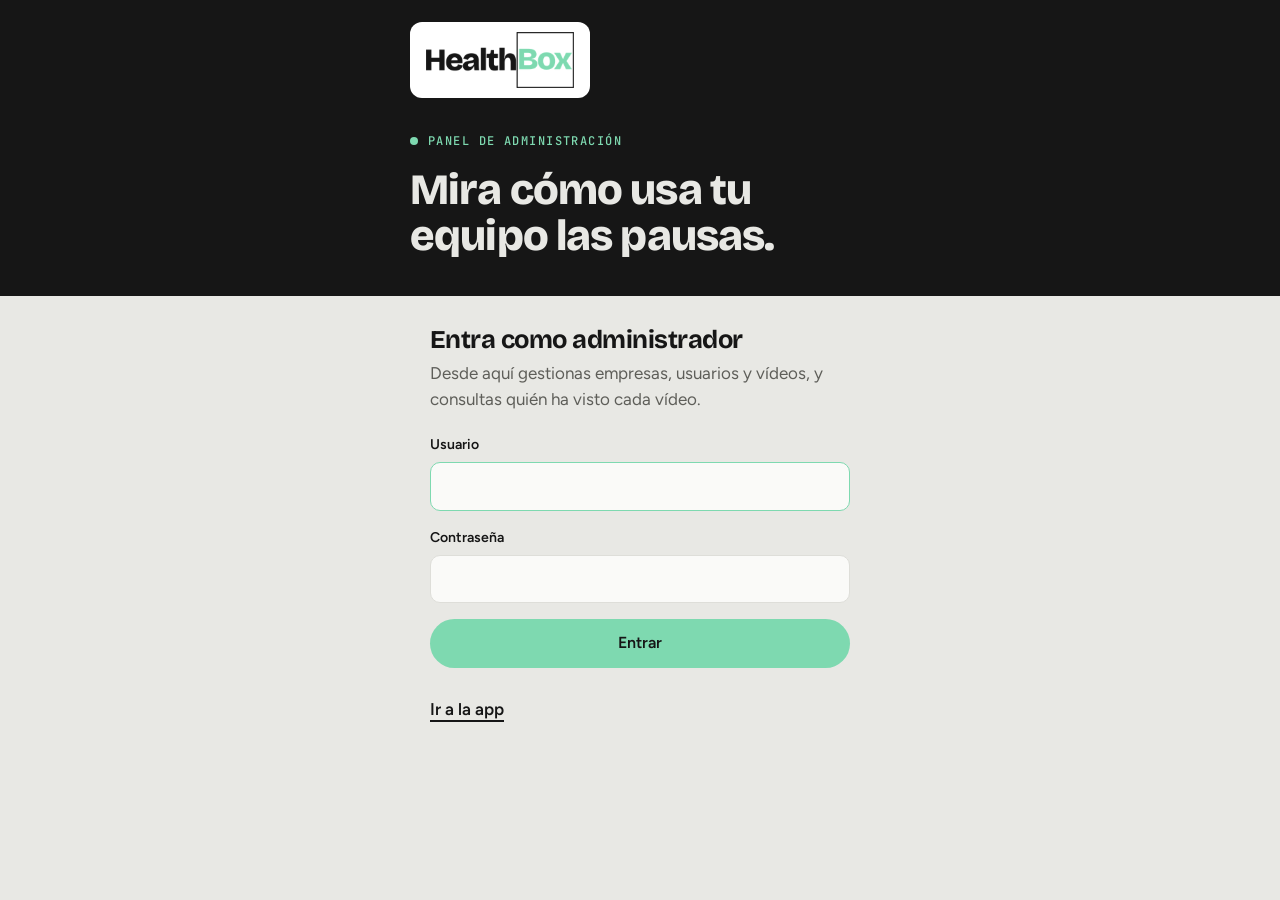
==== commit 75a185f1: "Unificar colores con la web: paleta noche, piedra y menta Sustituye azul noche y ámbar por la paleta" ====
--- a/admin.html
+++ b/admin.html
@@ -5,7 +5,7 @@
   <meta name="viewport" content="width=device-width, initial-scale=1, viewport-fit=cover">
   <title>HealthBox · Administración</title>
   <meta name="robots" content="noindex">
-  <meta name="theme-color" content="#ffffff">
+  <meta name="theme-color" content="#FAFAF8">
   <link rel="manifest" href="admin.webmanifest">
   <link rel="icon" href="favicon.ico" sizes="48x48">
   <link rel="icon" type="image/png" sizes="32x32" href="icons/favicon-32.png">
--- a/css/styles.css
+++ b/css/styles.css
@@ -1,21 +1,24 @@
 /* HealthBox · app y panel
-   Mismo sistema visual que la web (healthbox): base clara con texto Noche,
-   Noche/Medianoche solo en momentos puntuales (.dark) y Ámbar en pequeñas dosis. */
+   Misma paleta que la web (healthbox): base clara piedra con texto Noche,
+   Noche/Medianoche solo en momentos puntuales (.dark) y Menta (--ambar) en pequeñas dosis. */
 :root {
-  --noche: #0E1726;
-  --medianoche: #182540;
-  --bruma: #9AA6B8;
-  --claro: #F3F4F7;
-  --ambar: #FFB224;
-
-  --bg: #ffffff;
+  --noche: #161616;            /* casi negro */
+  --medianoche: #242422;       /* superficie sobre oscuro */
+  --bruma: #A8A8A2;            /* gris medio para leerse sobre negro */
+  --claro: #E8E8E4;            /* gris piedra */
+  --ambar: #7ED9B0;            /* Menta (se mantiene el nombre, igual que en la web) */
+
+  --bg: #FAFAF8;
   --surface: var(--claro);
   --fg: var(--noche);
-  --muted: #4f5b70;
-  --line: #dfe2e9;
+  --muted: #5E5E59;
+  --line: #DEDED9;
+  --surface-hover: #DEDED9;
+  --card: var(--bg);           /* tarjetas del panel sobre fondo piedra */
   --turf: var(--ambar);
   --turf-ink: var(--noche);
-  --turf-soft: #fff1d6;
+  --turf-soft: #DCF4E9;        /* menta muy rebajada */
+  --shadow: 22, 22, 22;
   --danger: #b4232f;
   --danger-soft: #fde8ea;
 
@@ -28,8 +31,8 @@
   color-scheme: light;
 }
 .dark {
-  --bg: var(--noche); --surface: var(--medianoche); --fg: var(--claro); --muted: var(--bruma); --line: #26344f;
-  --turf-soft: #393326;
+  --bg: var(--noche); --surface: var(--medianoche); --fg: var(--claro); --muted: var(--bruma); --line: #34342F;
+  --turf-soft: #1E3A2E;
   color-scheme: dark; background: var(--bg); color: var(--fg);
 }
 
@@ -57,7 +60,7 @@
 .gate-hero .brand-logo { height: 32px; margin-bottom: 18px; }
 /* Logo de fondo blanco sobre fondos oscuros: dentro de su recuadro blanco. */
 /* Logo de fondo oscuro sobre la cabecera blanca: dentro de su recuadro azul noche. */
-.brand-logo.tile-dark { box-sizing: content-box; height: 34px; padding: 5px 10px; background: #0E1726; border-radius: 10px; }
+.brand-logo.tile-dark { box-sizing: content-box; height: 34px; padding: 5px 10px; background: var(--noche); border-radius: 10px; }
 .gate-hero .brand-logo.tile { box-sizing: content-box; height: 56px; padding: 10px 16px; background: #fff; border-radius: 12px; justify-self: start; }
 .logo-row { display: flex; align-items: center; gap: 12px; margin: 0; }
 .logo-row .tag { font-weight: 500; font-size: 0.9rem; color: var(--muted); white-space: nowrap; }
@@ -84,7 +87,7 @@
 .timer {
   justify-self: start; display: grid; gap: 4px; min-width: 190px; margin-top: 6px;
   background: var(--medianoche); color: var(--claro); border-radius: 16px; padding: 14px 18px;
-  box-shadow: 0 14px 40px rgba(0, 0, 0, .3);
+  box-shadow: 0 14px 40px rgba(var(--shadow), .3);
 }
 .timer .label { font-size: 0.8rem; color: color-mix(in srgb, var(--claro) 75%, transparent); font-weight: 500; }
 .timer .clock { font-family: var(--mono); font-size: 2rem; line-height: 1; font-variant-numeric: tabular-nums; }
@@ -194,7 +197,7 @@
   background: var(--surface); border-radius: var(--radius);
   transition: background .15s ease;
 }
-.video-item:hover { background: #eaecf1; }
+.video-item:hover { background: var(--surface-hover); }
 .thumb {
   position: relative; aspect-ratio: 16 / 11; border-radius: var(--radius-sm); overflow: hidden;
   background: var(--turf-soft); color: var(--noche); display: grid; place-items: center;
@@ -202,7 +205,7 @@
 .thumb img, .thumb video { position: absolute; inset: 0; width: 100%; height: 100%; object-fit: cover; }
 .thumb .play {
   position: relative; width: 34px; height: 34px; border-radius: 50%; background: var(--ambar);
-  display: grid; place-items: center; box-shadow: 0 4px 12px rgba(14, 23, 38, .25);
+  display: grid; place-items: center; box-shadow: 0 4px 12px rgba(var(--shadow), .25);
 }
 .thumb .play::after { content: ""; margin-left: 3px; border-left: 11px solid var(--noche); border-top: 7px solid transparent; border-bottom: 7px solid transparent; }
 .video-item .meta { min-width: 0; display: grid; gap: 2px; }
@@ -251,7 +254,7 @@
   position: fixed; left: 50%; bottom: max(20px, env(safe-area-inset-bottom)); z-index: 50;
   transform: translate(-50%, 20px); opacity: 0; pointer-events: none;
   background: var(--noche); color: var(--claro); padding: 12px 18px; border-radius: 12px; font-weight: 500; font-size: 0.95rem;
-  max-width: calc(100% - 32px); box-shadow: 0 14px 40px rgba(14, 23, 38, .3);
+  max-width: calc(100% - 32px); box-shadow: 0 14px 40px rgba(var(--shadow), .3);
   transition: opacity .2s ease, transform .2s ease;
 }
 .toast.show { opacity: 1; transform: translate(-50%, 0); }
@@ -260,7 +263,7 @@
 
 /* ================= Panel de administración ================= */
 body.admin { background: var(--surface); }
-.admin .topbar { background: color-mix(in srgb, #fff 90%, transparent); }
+.admin .topbar { background: color-mix(in srgb, var(--bg) 90%, transparent); }
 .admin-wrap { max-width: 1120px; margin: 0 auto; padding: 22px 20px 60px; }
 .tabs { display: flex; gap: 4px; overflow-x: auto; border-bottom: 1px solid var(--line); margin-bottom: 22px; scrollbar-width: none; }
 .tab {
@@ -271,12 +274,12 @@
 .tab[aria-selected="true"] { color: var(--fg); border-bottom-color: var(--ambar); }
 .stats {
   display: grid; grid-template-columns: repeat(auto-fit, minmax(170px, 1fr));
-  background: #fff; border: 1px solid var(--line); border-radius: var(--radius); margin-bottom: 22px; overflow: hidden;
+  background: var(--card); border: 1px solid var(--line); border-radius: var(--radius); margin-bottom: 22px; overflow: hidden;
 }
 .stat { padding: 18px 20px; display: grid; gap: 2px; border-left: 1px solid var(--line); margin-left: -1px; }
 .stat b { font-family: var(--display); font-size: 2rem; font-weight: 800; letter-spacing: -0.02em; line-height: 1.1; }
 .stat span { color: var(--muted); font-size: 0.88rem; line-height: 1.35; }
-.panel { background: #fff; border: 1px solid var(--line); border-radius: var(--radius); padding: 20px; margin-bottom: 18px; }
+.panel { background: var(--card); border: 1px solid var(--line); border-radius: var(--radius); padding: 20px; margin-bottom: 18px; }
 .panel h2 { margin: 0 0 14px; font-size: 1.35rem; font-weight: 700; }
 .panel-head { display: flex; justify-content: space-between; align-items: center; gap: 12px; flex-wrap: wrap; margin-bottom: 14px; }
 .panel-head h2 { margin: 0; }
@@ -316,9 +319,9 @@
 
 dialog {
   border: 0; border-radius: 18px; padding: 0; width: min(520px, calc(100% - 24px));
-  background: #fff; color: var(--fg); box-shadow: 0 30px 60px rgba(14, 23, 38, .28);
-}
-dialog::backdrop { background: rgba(14, 23, 38, .55); }
+  background: var(--card); color: var(--fg); box-shadow: 0 30px 60px rgba(var(--shadow), .28);
+}
+dialog::backdrop { background: rgba(var(--shadow), .55); }
 dialog form { padding: 26px; }
 dialog h2 { margin: 0 0 18px; font-size: 1.5rem; font-weight: 700; }
 .dialog-actions { display: flex; justify-content: flex-end; gap: 10px; margin-top: 8px; flex-wrap: wrap; }
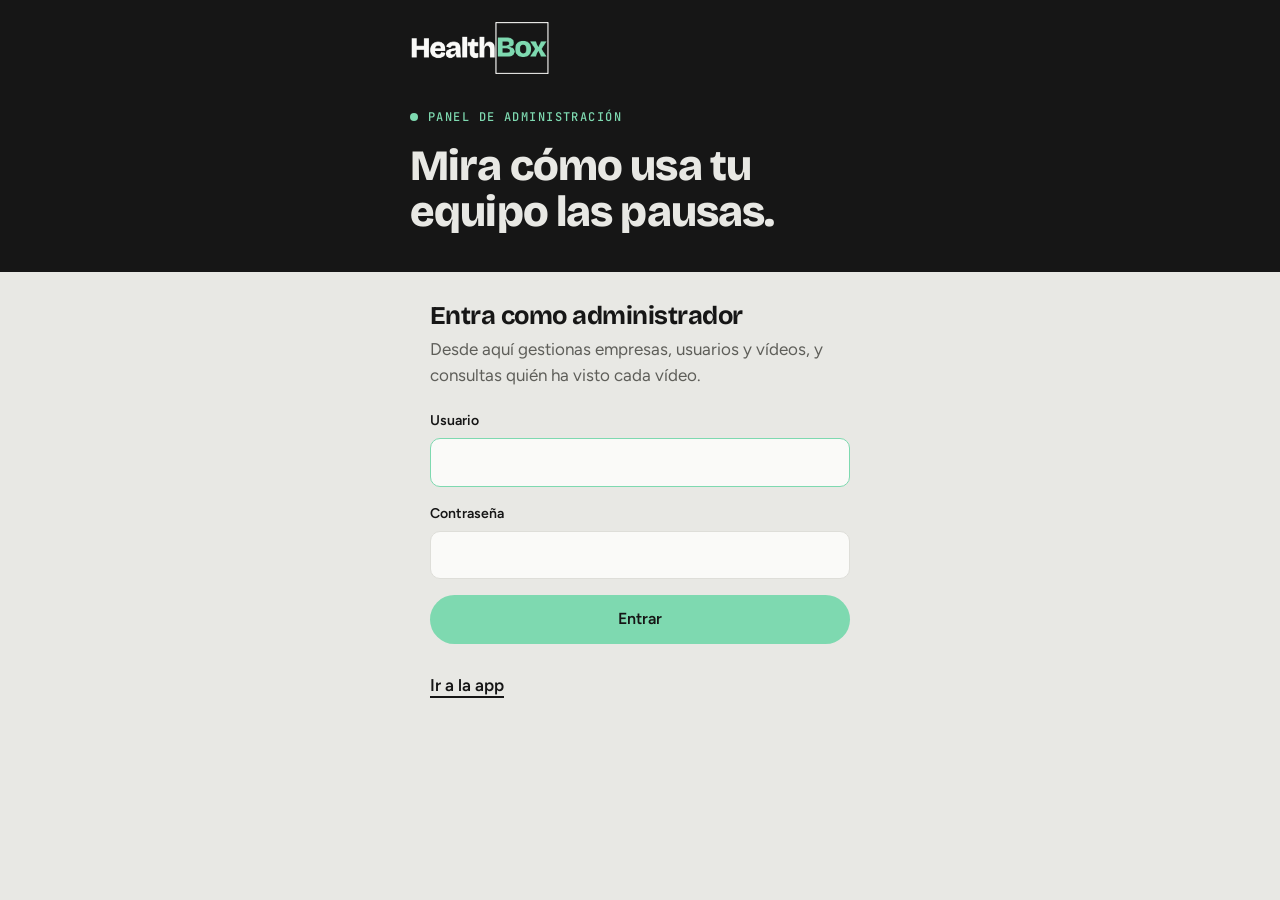
==== commit 79addcd2: "Logos: usar solo letra_clara.png (fondos oscuros) y letra_oscura.png (fondos claros), sin recuadros " ====
--- a/admin.html
+++ b/admin.html
@@ -26,7 +26,7 @@
   <section id="screen-login" class="gate" hidden>
     <header class="gate-hero dark">
       <div class="inner">
-        <img class="brand-logo tile" src="images/web/letra-oscura.png" width="422" height="160" alt="HealthBox">
+        <img class="brand-logo" src="images/letra_clara.png" width="1650" height="612" alt="HealthBox">
         <p class="eyebrow">Panel de administración</p>
         <h1>Mira cómo usa tu equipo las pausas.</h1>
       </div>
@@ -51,7 +51,7 @@
   <!-- Panel -->
   <section id="screen-admin" hidden>
     <header class="topbar">
-      <p class="logo-row"><img class="brand-logo tile-dark" src="images/web/letra-clara.png" width="421" height="160" alt="HealthBox"><span class="tag">Administración</span></p>
+      <p class="logo-row"><img class="brand-logo" src="images/letra_oscura.png" width="1652" height="613" alt="HealthBox"><span class="tag">Administración</span></p>
       <button class="btn small quiet" type="button" id="btn-logout">Cerrar sesión</button>
     </header>
     <main class="admin-wrap">
--- a/css/styles.css
+++ b/css/styles.css
@@ -55,13 +55,9 @@
   font-family: var(--display); font-weight: 700; font-size: 1.15rem; letter-spacing: -0.01em; white-space: nowrap;
 }
 .logo::before { content: ""; width: 10px; height: 10px; border-radius: 50%; background: var(--ambar); margin-right: 9px; flex: none; }
-/* Logos de imagen: versión clara (letras oscuras) sobre fondos claros, versión de letras blancas sobre fondos oscuros. */
-.brand-logo { display: block; height: 26px; width: auto; max-width: 100%; }
-.gate-hero .brand-logo { height: 32px; margin-bottom: 18px; }
-/* Logo de fondo blanco sobre fondos oscuros: dentro de su recuadro blanco. */
-/* Logo de fondo oscuro sobre la cabecera blanca: dentro de su recuadro azul noche. */
-.brand-logo.tile-dark { box-sizing: content-box; height: 34px; padding: 5px 10px; background: var(--noche); border-radius: 10px; }
-.gate-hero .brand-logo.tile { box-sizing: content-box; height: 56px; padding: 10px 16px; background: #fff; border-radius: 12px; justify-self: start; }
+/* Logos: letra_clara.png sobre fondos oscuros, letra_oscura.png sobre fondos claros (los mismos de la web). */
+.brand-logo { display: block; height: 34px; width: auto; max-width: 100%; }
+.gate-hero .brand-logo { height: 52px; margin-bottom: 18px; justify-self: start; }
 .logo-row { display: flex; align-items: center; gap: 12px; margin: 0; }
 .logo-row .tag { font-weight: 500; font-size: 0.9rem; color: var(--muted); white-space: nowrap; }
 .logo .tag { font-family: var(--body); font-weight: 500; font-size: 0.9rem; color: var(--muted); margin-left: 10px; letter-spacing: 0; }
